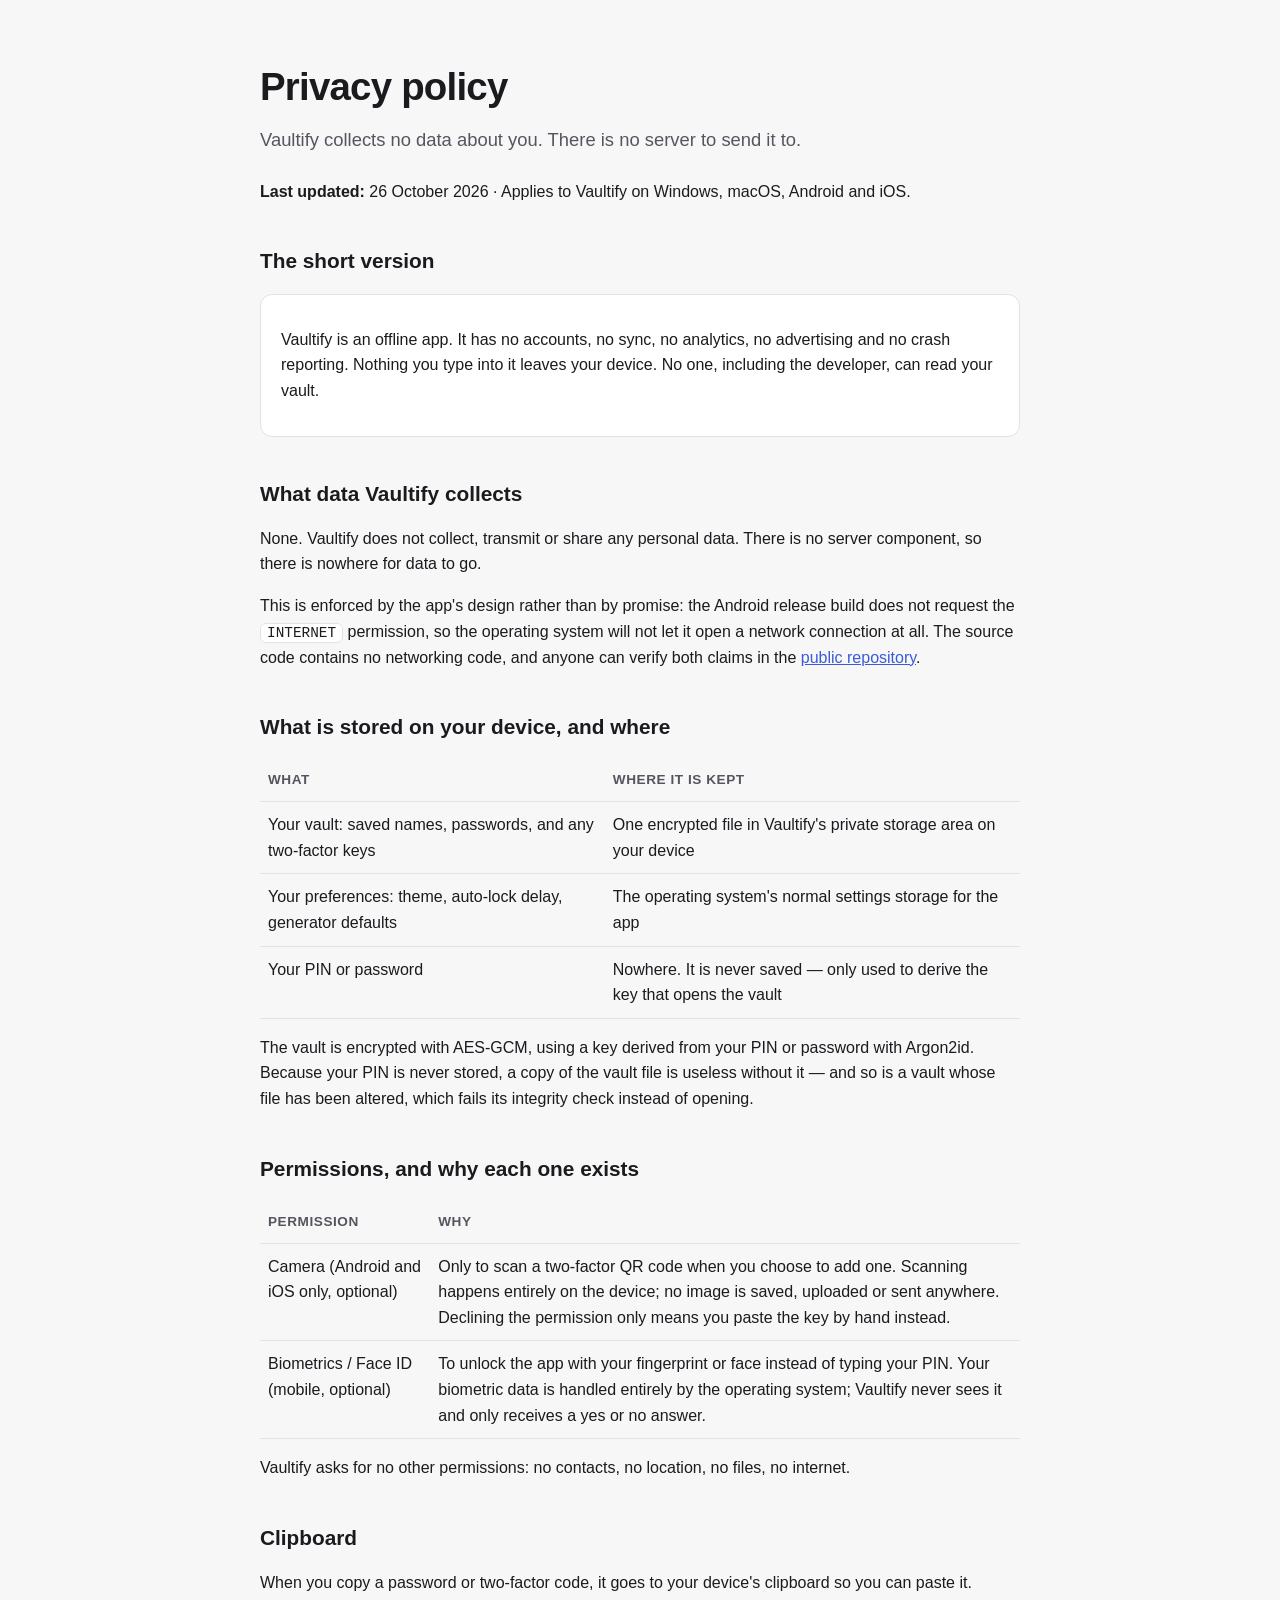
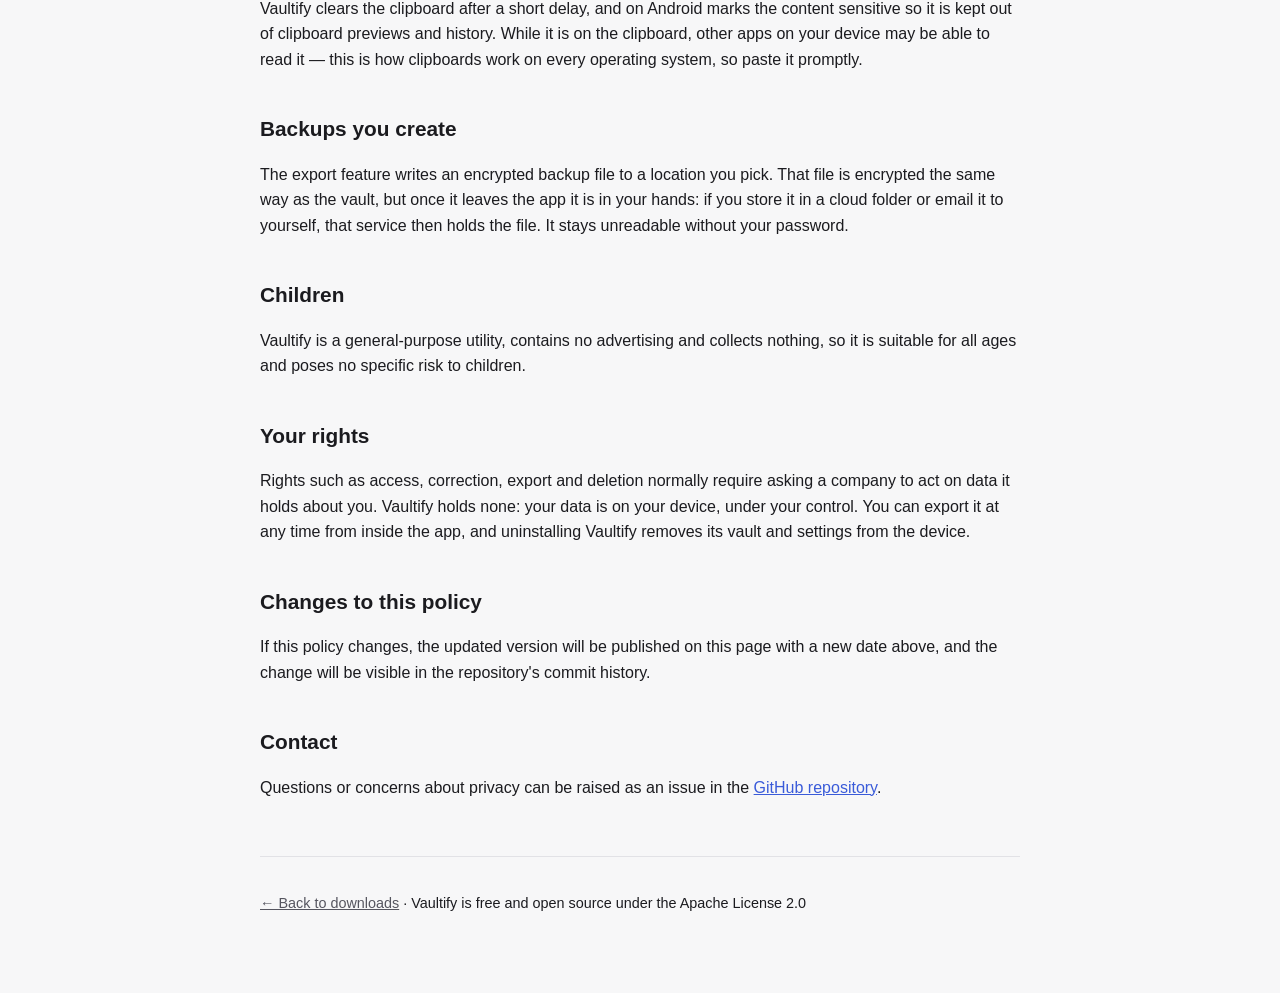
==== docs/privacy.html @ 95b4c6ee "Apache-2.0 license, download site and store groundwork Adds LICENSE, a GitHub Pages site in docs/ wi" ====
<!doctype html>
<html lang="en">
<head>
<meta charset="utf-8">
<meta name="viewport" content="width=device-width, initial-scale=1">
<title>Vaultify — privacy policy</title>
<meta name="description" content="Vaultify collects no data. It has no servers and no internet access. This policy explains what stays on your device and why.">
<link rel="stylesheet" href="style.css">
</head>
<body>
<main>

  <header class="masthead">
    <h1>Privacy policy</h1>
    <p class="tagline">Vaultify collects no data about you. There is no server to send it to.</p>
  </header>

  <p><strong>Last updated:</strong> 26 October 2026 · Applies to Vaultify on Windows, macOS, Android and iOS.</p>

  <h2>The short version</h2>

  <div class="card">
    <p>Vaultify is an offline app. It has no accounts, no sync, no analytics, no
    advertising and no crash reporting. Nothing you type into it leaves your device.
    No one, including the developer, can read your vault.</p>
  </div>

  <h2>What data Vaultify collects</h2>

  <p>None. Vaultify does not collect, transmit or share any personal data. There is no
  server component, so there is nowhere for data to go.</p>

  <p>This is enforced by the app's design rather than by promise: the Android release
  build does not request the <code>INTERNET</code> permission, so the operating system
  will not let it open a network connection at all. The source code contains no
  networking code, and anyone can verify both claims in the
  <a href="https://github.com/niyexdroid/vaultify">public repository</a>.</p>

  <h2>What is stored on your device, and where</h2>

  <table>
    <tr><th>What</th><th>Where it is kept</th></tr>
    <tr>
      <td>Your vault: saved names, passwords, and any two-factor keys</td>
      <td>One encrypted file in Vaultify's private storage area on your device</td>
    </tr>
    <tr>
      <td>Your preferences: theme, auto-lock delay, generator defaults</td>
      <td>The operating system's normal settings storage for the app</td>
    </tr>
    <tr>
      <td>Your PIN or password</td>
      <td>Nowhere. It is never saved — only used to derive the key that opens the vault</td>
    </tr>
  </table>

  <p>The vault is encrypted with AES-GCM, using a key derived from your PIN or password
  with Argon2id. Because your PIN is never stored, a copy of the vault file is useless
  without it — and so is a vault whose file has been altered, which fails its integrity
  check instead of opening.</p>

  <h2>Permissions, and why each one exists</h2>

  <table>
    <tr><th>Permission</th><th>Why</th></tr>
    <tr>
      <td>Camera (Android and iOS only, optional)</td>
      <td>Only to scan a two-factor QR code when you choose to add one. Scanning happens
      entirely on the device; no image is saved, uploaded or sent anywhere. Declining the
      permission only means you paste the key by hand instead.</td>
    </tr>
    <tr>
      <td>Biometrics / Face ID (mobile, optional)</td>
      <td>To unlock the app with your fingerprint or face instead of typing your PIN. Your
      biometric data is handled entirely by the operating system; Vaultify never sees it
      and only receives a yes or no answer.</td>
    </tr>
  </table>

  <p>Vaultify asks for no other permissions: no contacts, no location, no files, no
  internet.</p>

  <h2>Clipboard</h2>

  <p>When you copy a password or two-factor code, it goes to your device's clipboard so
  you can paste it. Vaultify clears the clipboard after a short delay, and on Android
  marks the content sensitive so it is kept out of clipboard previews and history.
  While it is on the clipboard, other apps on your device may be able to read it — this
  is how clipboards work on every operating system, so paste it promptly.</p>

  <h2>Backups you create</h2>

  <p>The export feature writes an encrypted backup file to a location you pick. That file
  is encrypted the same way as the vault, but once it leaves the app it is in your hands:
  if you store it in a cloud folder or email it to yourself, that service then holds the
  file. It stays unreadable without your password.</p>

  <h2>Children</h2>

  <p>Vaultify is a general-purpose utility, contains no advertising and collects nothing,
  so it is suitable for all ages and poses no specific risk to children.</p>

  <h2>Your rights</h2>

  <p>Rights such as access, correction, export and deletion normally require asking a
  company to act on data it holds about you. Vaultify holds none: your data is on your
  device, under your control. You can export it at any time from inside the app, and
  uninstalling Vaultify removes its vault and settings from the device.</p>

  <h2>Changes to this policy</h2>

  <p>If this policy changes, the updated version will be published on this page with a new
  date above, and the change will be visible in the repository's commit history.</p>

  <h2>Contact</h2>

  <p>Questions or concerns about privacy can be raised as an issue in the
  <a href="https://github.com/niyexdroid/vaultify/issues">GitHub repository</a>.</p>

  <footer>
    <p><a href="index.html">&larr; Back to downloads</a> ·
    Vaultify is free and open source under the Apache License 2.0</p>
  </footer>

</main>
</body>
</html>
---- docs/style.css ----
/* Download site: shared styles for the GitHub Pages pages in docs/.
   Plain CSS on purpose - the site is two static files with no build step. */

/* Theme tokens: light values first, dark overridden below. */
:root {
  --bg: #f7f7f8;
  --panel: #ffffff;
  --ink: #1b1b1f;
  --ink-soft: #55555f;
  --line: #e2e2e6;
  --accent: #3a5bd9;
  --accent-ink: #ffffff;
  --warn-bg: #fff7e6;
  --warn-line: #f0d9a8;
}

@media (prefers-color-scheme: dark) {
  :root {
    --bg: #15151a;
    --panel: #1e1e25;
    --ink: #ececf1;
    --ink-soft: #a3a3b0;
    --line: #32323c;
    --accent: #8ba4ff;
    --accent-ink: #15151a;
    --warn-bg: #2a2317;
    --warn-line: #50411f;
  }
}

* { box-sizing: border-box; }

body {
  margin: 0;
  padding: 0 16px 64px;
  background: var(--bg);
  color: var(--ink);
  font: 16px/1.6 -apple-system, BlinkMacSystemFont, "Segoe UI", Roboto, sans-serif;
}

main { max-width: 760px; margin: 0 auto; }

/* Masthead: app name and one-line description. */
header.masthead { padding: 56px 0 8px; }
header.masthead h1 { margin: 0; font-size: 2.4rem; letter-spacing: -0.02em; }
header.masthead p.tagline { margin: 8px 0 0; color: var(--ink-soft); font-size: 1.15rem; }

h2 { margin: 40px 0 12px; font-size: 1.3rem; }
h3 { margin: 28px 0 8px; font-size: 1.05rem; }
p, li { color: var(--ink); }
a { color: var(--accent); }

/* Download buttons: one per platform people can actually install today. */
.downloads { display: flex; flex-wrap: wrap; gap: 12px; margin: 24px 0 8px; }
.btn {
  display: inline-block;
  padding: 12px 20px;
  border-radius: 10px;
  background: var(--accent);
  color: var(--accent-ink);
  font-weight: 600;
  text-decoration: none;
}
.btn.secondary {
  background: var(--panel);
  color: var(--ink);
  border: 1px solid var(--line);
}

/* Cards and tables for the platform and privacy details. */
.card {
  background: var(--panel);
  border: 1px solid var(--line);
  border-radius: 12px;
  padding: 16px 20px;
  margin: 16px 0;
}
.note {
  background: var(--warn-bg);
  border: 1px solid var(--warn-line);
  border-radius: 12px;
  padding: 16px 20px;
  margin: 16px 0;
}
table { width: 100%; border-collapse: collapse; margin: 16px 0; }
th, td { text-align: left; padding: 10px 8px; border-bottom: 1px solid var(--line); vertical-align: top; }
th { font-size: 0.85rem; text-transform: uppercase; letter-spacing: 0.04em; color: var(--ink-soft); }
code {
  background: var(--panel);
  border: 1px solid var(--line);
  border-radius: 6px;
  padding: 1px 6px;
  font-size: 0.9em;
}
footer { margin-top: 56px; padding-top: 20px; border-top: 1px solid var(--line); color: var(--ink-soft); font-size: 0.9rem; }
footer a { color: var(--ink-soft); }
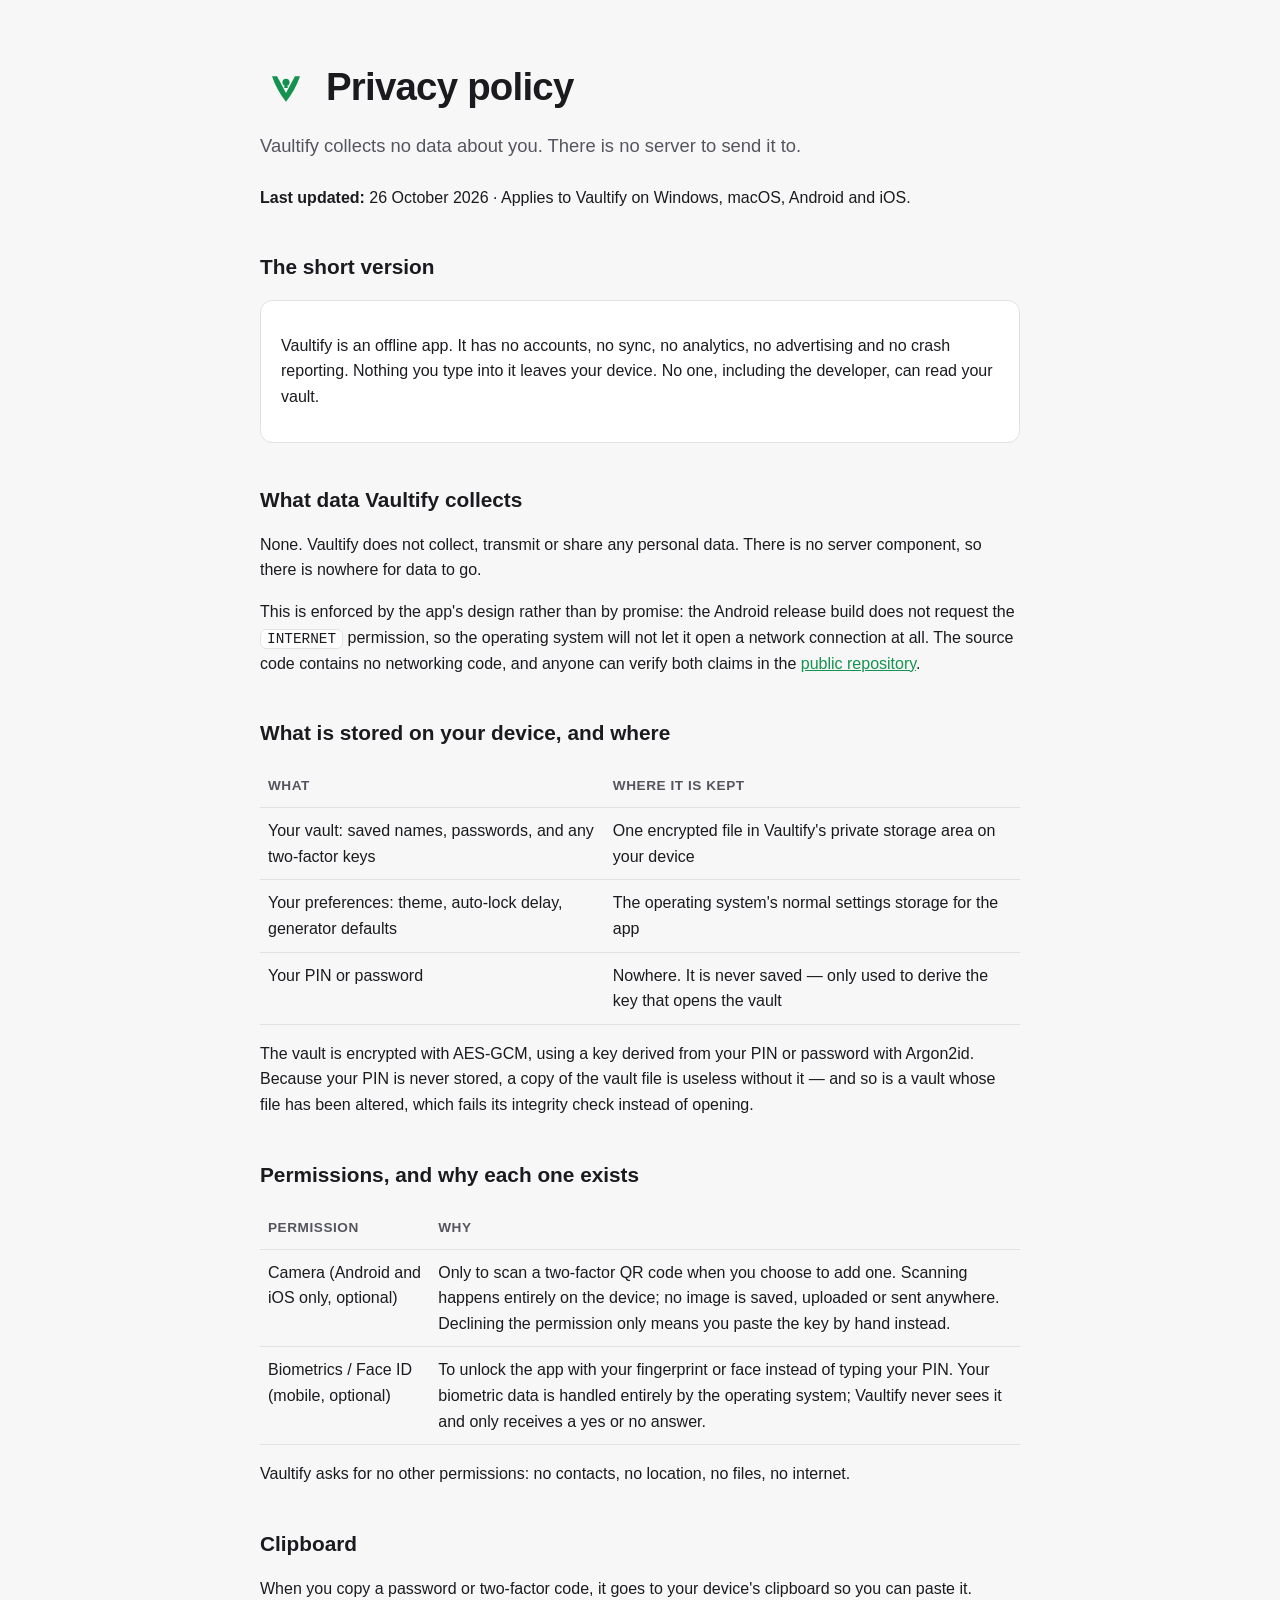
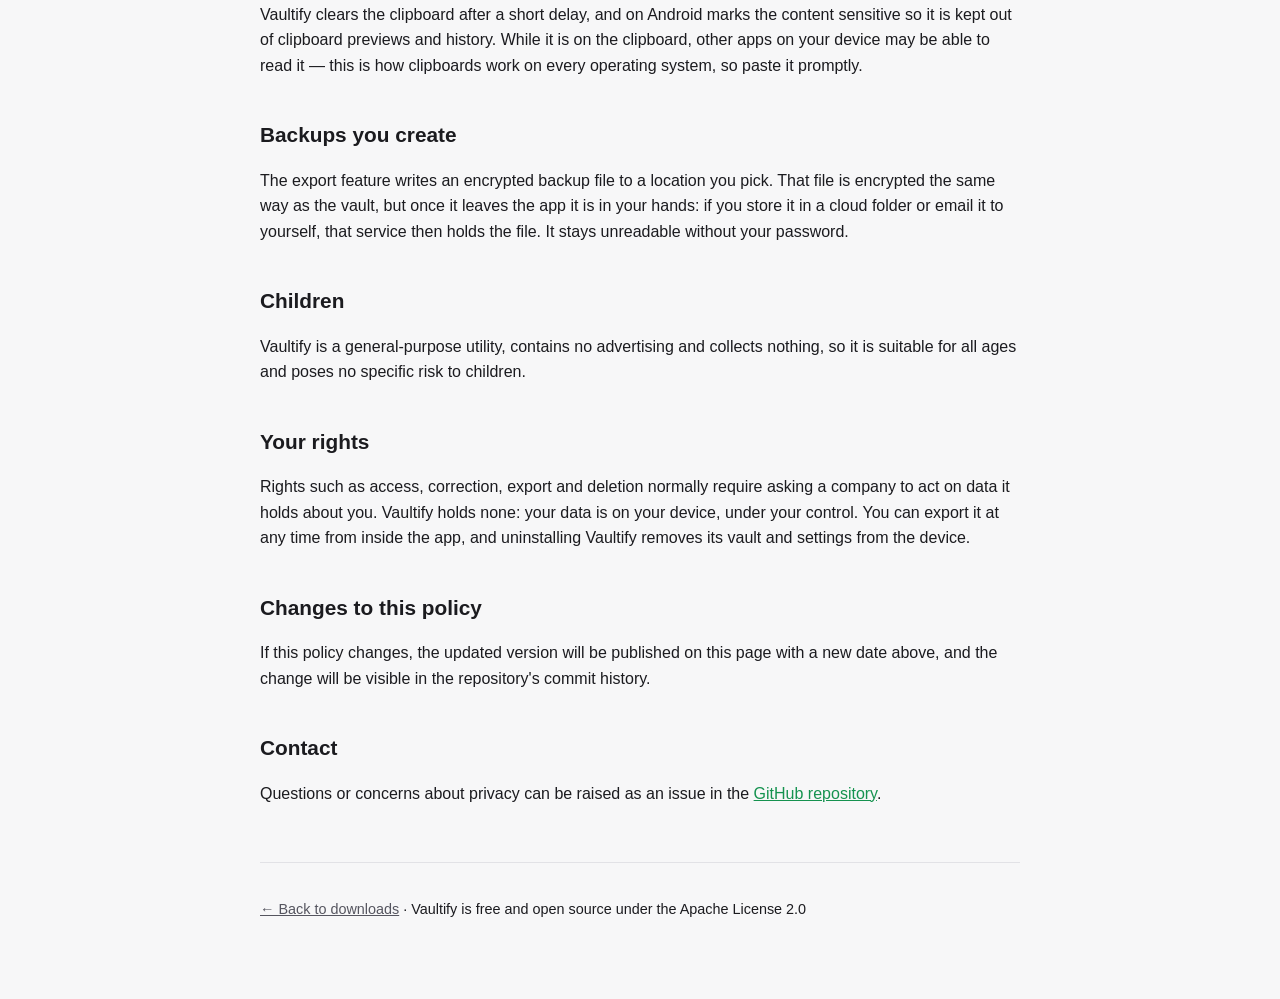
==== commit df14db0f: "V-monogram logo, used in the app, icons and download site Replaces the plain shield with a V-monogra" ====
--- a/docs/privacy.html
+++ b/docs/privacy.html
@@ -11,7 +11,16 @@
 <main>
 
   <header class="masthead">
-    <h1>Privacy policy</h1>
+    <div class="wordmark">
+      <!-- Brand mark: the V-monogram. Kept in step with the one true shape in
+           lib/ui/brand/vaultify_mark.dart; change it there first. -->
+      <svg class="mark" viewBox="0 0 1024 1024" fill="currentColor" aria-hidden="true">
+        <path d="M236 300 C298 476 388 648 512 800 C636 648 726 476 788 300 L688 300 L512 630 L336 300 Z"/>
+        <circle cx="512" cy="420" r="70"/>
+        <path d="M487 466 L537 466 L548 532 L476 532 Z"/>
+      </svg>
+      <h1>Privacy policy</h1>
+    </div>
     <p class="tagline">Vaultify collects no data about you. There is no server to send it to.</p>
   </header>
 
--- a/docs/style.css
+++ b/docs/style.css
@@ -8,7 +8,8 @@
   --ink: #1b1b1f;
   --ink-soft: #55555f;
   --line: #e2e2e6;
-  --accent: #3a5bd9;
+  --brand: #15924f;
+  --accent: #15924f;
   --accent-ink: #ffffff;
   --warn-bg: #fff7e6;
   --warn-line: #f0d9a8;
@@ -21,7 +22,8 @@
     --ink: #ececf1;
     --ink-soft: #a3a3b0;
     --line: #32323c;
-    --accent: #8ba4ff;
+    --brand: #3dbe7a;
+    --accent: #3dbe7a;
     --accent-ink: #15151a;
     --warn-bg: #2a2317;
     --warn-line: #50411f;
@@ -40,10 +42,14 @@
 
 main { max-width: 760px; margin: 0 auto; }
 
-/* Masthead: app name and one-line description. */
+/* Masthead: brand mark, app name and one-line description. */
 header.masthead { padding: 56px 0 8px; }
+header.masthead .wordmark { display: flex; align-items: center; gap: 14px; }
+/* Brand mark: the V-monogram, same shape as the app icon. It inherits the
+   colour below so it follows the light and dark themes. */
+header.masthead .mark { width: 52px; height: 52px; flex: none; color: var(--brand); }
 header.masthead h1 { margin: 0; font-size: 2.4rem; letter-spacing: -0.02em; }
-header.masthead p.tagline { margin: 8px 0 0; color: var(--ink-soft); font-size: 1.15rem; }
+header.masthead p.tagline { margin: 14px 0 0; color: var(--ink-soft); font-size: 1.15rem; }
 
 h2 { margin: 40px 0 12px; font-size: 1.3rem; }
 h3 { margin: 28px 0 8px; font-size: 1.05rem; }
